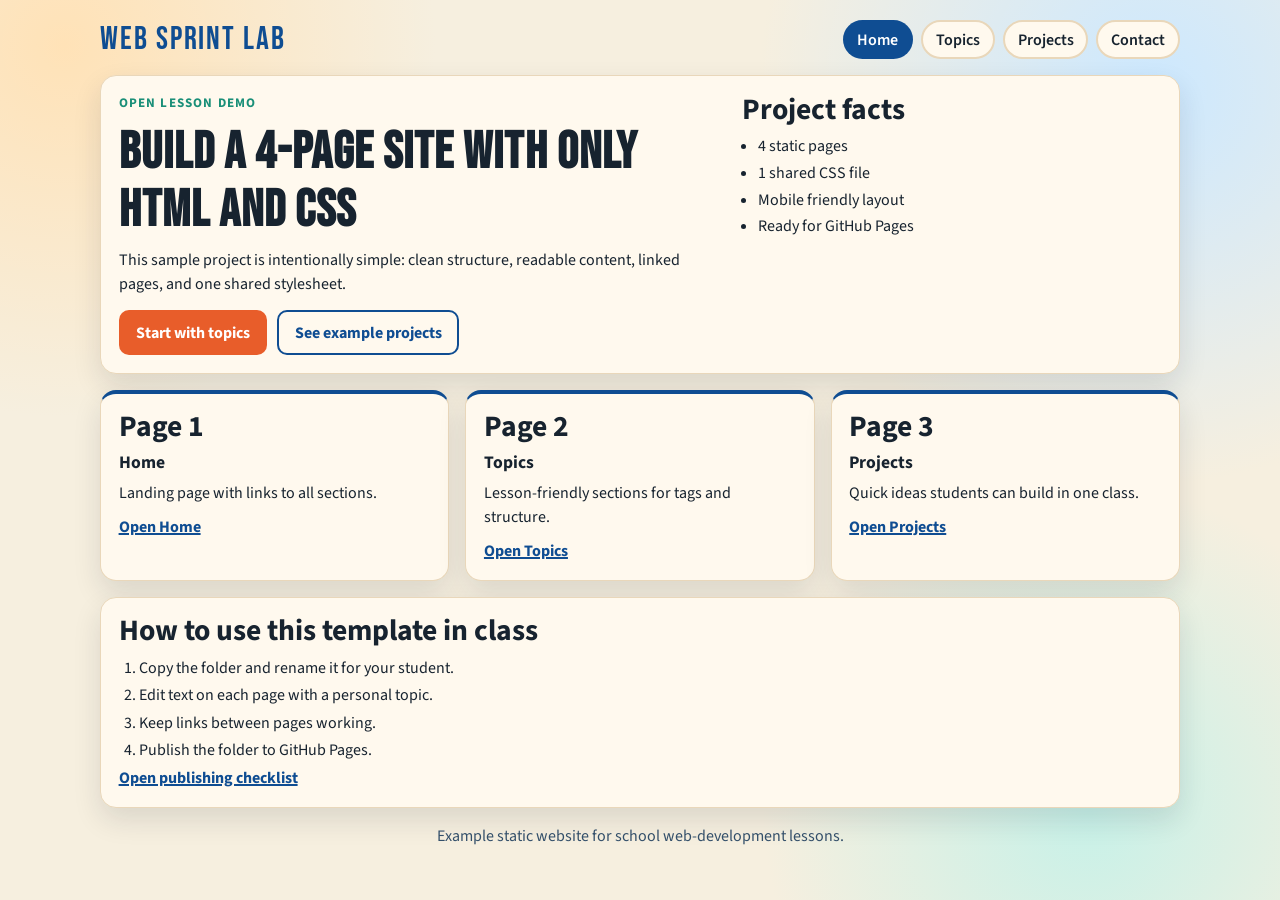
==== index.html @ 60882539 "first commit" ====
<!doctype html>
<html lang="en">
  <head>
    <meta charset="utf-8" />
    <meta name="viewport" content="width=device-width, initial-scale=1" />
    <title>Web Sprint Lab - Home</title>
    <meta
      name="description"
      content="A small multi-page HTML example project for GitHub Pages."
    />
    <link rel="preconnect" href="https://fonts.googleapis.com" />
    <link rel="preconnect" href="https://fonts.gstatic.com" crossorigin />
    <link
      href="https://fonts.googleapis.com/css2?family=Bebas+Neue&family=Source+Sans+3:wght@400;600;700&display=swap"
      rel="stylesheet"
    />
    <link rel="stylesheet" href="styles.css" />
  </head>
  <body>
    <div class="site-shell">
      <header class="topbar reveal">
        <a class="brand" href="index.html">Web Sprint Lab</a>
        <nav aria-label="Main navigation">
          <ul class="menu">
            <li><a class="active" href="index.html">Home</a></li>
            <li><a href="topics.html">Topics</a></li>
            <li><a href="projects.html">Projects</a></li>
            <li><a href="contact.html">Contact</a></li>
          </ul>
        </nav>
      </header>

      <main>
        <section class="hero panel reveal">
          <div>
            <p class="eyebrow">Open lesson demo</p>
            <h1>Build a 4-page site with only HTML and CSS</h1>
            <p>
              This sample project is intentionally simple: clean structure,
              readable content, linked pages, and one shared stylesheet.
            </p>
            <div class="cta-row">
              <a class="button" href="topics.html">Start with topics</a>
              <a class="button button-outline" href="projects.html"
                >See example projects</a
              >
            </div>
          </div>
          <aside class="stat-card" aria-label="Project facts">
            <h2>Project facts</h2>
            <ul>
              <li>4 static pages</li>
              <li>1 shared CSS file</li>
              <li>Mobile friendly layout</li>
              <li>Ready for GitHub Pages</li>
            </ul>
          </aside>
        </section>

        <section class="grid-3 reveal">
          <article class="panel card">
            <h2>Page 1</h2>
            <h3>Home</h3>
            <p>Landing page with links to all sections.</p>
            <a class="inline-link" href="index.html">Open Home</a>
          </article>
          <article class="panel card">
            <h2>Page 2</h2>
            <h3>Topics</h3>
            <p>Lesson-friendly sections for tags and structure.</p>
            <a class="inline-link" href="topics.html">Open Topics</a>
          </article>
          <article class="panel card">
            <h2>Page 3</h2>
            <h3>Projects</h3>
            <p>Quick ideas students can build in one class.</p>
            <a class="inline-link" href="projects.html">Open Projects</a>
          </article>
        </section>

        <section class="panel reveal">
          <h2>How to use this template in class</h2>
          <ol class="steps">
            <li>Copy the folder and rename it for your student.</li>
            <li>Edit text on each page with a personal topic.</li>
            <li>Keep links between pages working.</li>
            <li>Publish the folder to GitHub Pages.</li>
          </ol>
          <a class="inline-link" href="contact.html"
            >Open publishing checklist</a
          >
        </section>
      </main>

      <footer class="footer reveal">
        <p>Example static website for school web-development lessons.</p>
      </footer>
    </div>
  </body>
</html>
---- styles.css ----
:root {
  --bg: #f6efdf;
  --ink: #17232f;
  --primary: #0f4d92;
  --accent: #e85d2a;
  --mint: #1a8f78;
  --paper: #fff9ee;
  --edge: #e9d7ba;
  --shadow: 0 12px 28px rgba(23, 35, 47, 0.12);
}

* {
  box-sizing: border-box;
}

html,
body {
  margin: 0;
  padding: 0;
}

body {
  font-family: "Source Sans 3", "Trebuchet MS", sans-serif;
  color: var(--ink);
  background:
    radial-gradient(circle at 5% 5%, #ffe2b7 0, transparent 25%),
    radial-gradient(circle at 90% 10%, #cce8ff 0, transparent 28%),
    radial-gradient(circle at 85% 90%, #c7f1e8 0, transparent 24%),
    var(--bg);
  min-height: 100vh;
}

.site-shell {
  width: min(1080px, 92vw);
  margin: 0 auto;
  padding: 1.25rem 0 2rem;
}

.topbar {
  display: flex;
  align-items: center;
  justify-content: space-between;
  gap: 1rem;
  margin-bottom: 1rem;
  flex-wrap: wrap;
}

.brand {
  font-family: "Bebas Neue", "Franklin Gothic Medium", sans-serif;
  font-size: 2rem;
  letter-spacing: 0.06em;
  text-decoration: none;
  color: var(--primary);
}

.menu {
  display: flex;
  gap: 0.5rem;
  padding: 0;
  margin: 0;
  list-style: none;
  flex-wrap: wrap;
}

.menu a {
  display: inline-block;
  text-decoration: none;
  color: var(--ink);
  border: 2px solid var(--edge);
  background: var(--paper);
  padding: 0.4rem 0.8rem;
  border-radius: 999px;
  font-weight: 600;
  transition: transform 160ms ease, background-color 160ms ease;
}

.menu a:hover,
.menu a:focus-visible {
  transform: translateY(-2px);
  background: #fff;
}

.menu .active {
  background: var(--primary);
  color: #fff;
  border-color: transparent;
}

main {
  display: grid;
  gap: 1rem;
}

.panel {
  background: var(--paper);
  border: 1px solid var(--edge);
  border-radius: 16px;
  padding: 1.1rem;
  box-shadow: var(--shadow);
}

.hero {
  display: grid;
  grid-template-columns: 1.45fr 1fr;
  gap: 1rem;
}

h1,
h2,
h3 {
  margin: 0 0 0.55rem;
  line-height: 1.1;
}

h1 {
  font-family: "Bebas Neue", "Franklin Gothic Medium", sans-serif;
  letter-spacing: 0.02em;
  font-size: clamp(2rem, 5vw, 3.25rem);
}

h2 {
  font-size: clamp(1.35rem, 2.8vw, 1.85rem);
}

h3 {
  font-size: 1.1rem;
}

p {
  margin: 0 0 0.7rem;
  line-height: 1.5;
}

.eyebrow {
  text-transform: uppercase;
  letter-spacing: 0.09em;
  color: var(--mint);
  font-weight: 700;
  font-size: 0.82rem;
}

.cta-row {
  display: flex;
  gap: 0.65rem;
  flex-wrap: wrap;
  margin-top: 0.9rem;
}

.button {
  text-decoration: none;
  display: inline-block;
  font-weight: 700;
  border-radius: 10px;
  padding: 0.6rem 0.95rem;
  background: var(--accent);
  color: #fff;
  border: 2px solid transparent;
  transition: transform 180ms ease, filter 180ms ease;
}

.button:hover,
.button:focus-visible {
  transform: translateY(-2px);
  filter: brightness(1.06);
}

.button-outline {
  background: transparent;
  color: var(--primary);
  border-color: var(--primary);
}

.stat-card ul {
  margin: 0;
  padding-left: 1rem;
}

.stat-card li {
  margin: 0.3rem 0;
}

.grid-3 {
  display: grid;
  grid-template-columns: repeat(3, minmax(0, 1fr));
  gap: 1rem;
}

.grid-2 {
  display: grid;
  grid-template-columns: repeat(2, minmax(0, 1fr));
  gap: 1rem;
}

.card {
  border-top: 4px solid var(--primary);
}

.inline-link {
  color: var(--primary);
  font-weight: 700;
  text-decoration-thickness: 2px;
}

.steps,
.list-check {
  margin: 0;
  padding-left: 1.25rem;
}

.steps li,
.list-check li {
  margin: 0.35rem 0;
}

.timeline {
  display: grid;
  gap: 0.55rem;
}

.timeline p {
  margin: 0;
  padding: 0.65rem 0.75rem;
  border-radius: 12px;
  background: #fff;
  border: 1px solid var(--edge);
}

.timeline span {
  display: inline-block;
  min-width: 5rem;
  font-weight: 700;
  color: var(--accent);
}

.project-grid {
  display: grid;
  grid-template-columns: repeat(2, minmax(0, 1fr));
  gap: 1rem;
}

.project-card {
  border-left: 4px solid var(--mint);
}

.tag {
  margin-top: 0.7rem;
  display: inline-block;
  border-radius: 999px;
  padding: 0.28rem 0.7rem;
  background: #edf9f6;
  border: 1px solid #b8e5da;
  font-size: 0.9rem;
}

.contact-form {
  display: grid;
  gap: 0.45rem;
}

label {
  font-weight: 700;
}

input,
textarea,
button {
  font: inherit;
}

input,
textarea {
  border: 1px solid #cfba99;
  background: #fff;
  border-radius: 10px;
  padding: 0.55rem 0.65rem;
}

textarea {
  resize: vertical;
}

button {
  margin-top: 0.25rem;
  border: 0;
  border-radius: 10px;
  padding: 0.6rem 0.9rem;
  background: var(--primary);
  color: #fff;
  font-weight: 700;
  cursor: pointer;
  width: fit-content;
}

.note {
  border-left: 4px solid var(--accent);
  padding-left: 0.7rem;
}

.footer {
  margin-top: 1rem;
  text-align: center;
  color: #334f6a;
}

.reveal {
  animation: rise 460ms ease both;
}

@keyframes rise {
  from {
    opacity: 0;
    transform: translateY(14px);
  }
  to {
    opacity: 1;
    transform: translateY(0);
  }
}

@media (max-width: 860px) {
  .hero,
  .grid-2,
  .grid-3,
  .project-grid {
    grid-template-columns: 1fr;
  }

  .brand {
    font-size: 1.75rem;
  }
}
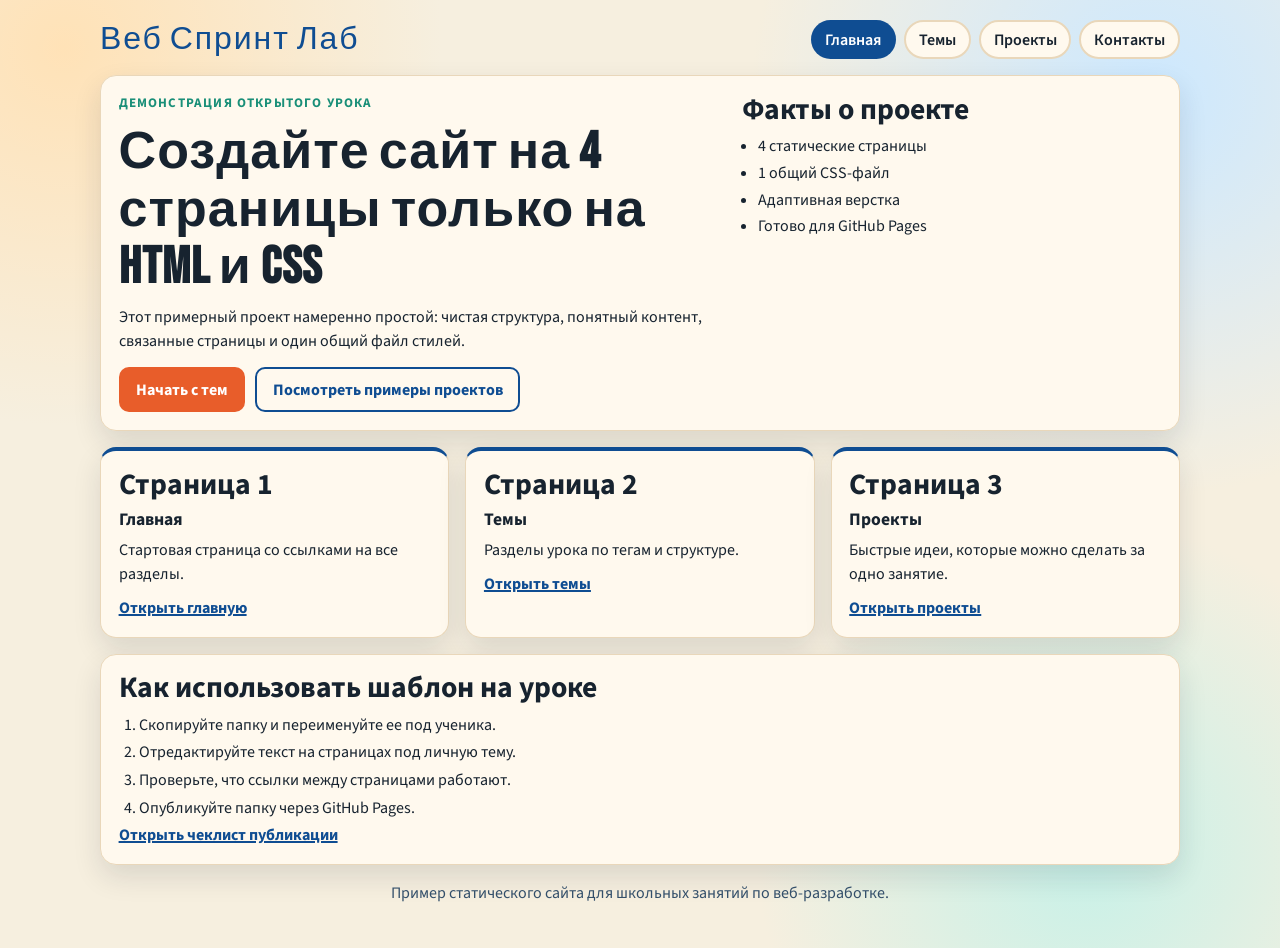
==== commit b86e24a0: "translate site content to Russian for localization" ====
--- a/index.html
+++ b/index.html
@@ -1,12 +1,12 @@
 <!doctype html>
-<html lang="en">
+<html lang="ru">
   <head>
     <meta charset="utf-8" />
     <meta name="viewport" content="width=device-width, initial-scale=1" />
-    <title>Web Sprint Lab - Home</title>
+    <title>Веб Спринт Лаб - Главная</title>
     <meta
       name="description"
-      content="A small multi-page HTML example project for GitHub Pages."
+      content="Небольшой многостраничный HTML-проект для GitHub Pages."
     />
     <link rel="preconnect" href="https://fonts.googleapis.com" />
     <link rel="preconnect" href="https://fonts.gstatic.com" crossorigin />
@@ -19,13 +19,13 @@
   <body>
     <div class="site-shell">
       <header class="topbar reveal">
-        <a class="brand" href="index.html">Web Sprint Lab</a>
-        <nav aria-label="Main navigation">
+        <a class="brand" href="index.html">Веб Спринт Лаб</a>
+        <nav aria-label="Главная навигация">
           <ul class="menu">
-            <li><a class="active" href="index.html">Home</a></li>
-            <li><a href="topics.html">Topics</a></li>
-            <li><a href="projects.html">Projects</a></li>
-            <li><a href="contact.html">Contact</a></li>
+            <li><a class="active" href="index.html">Главная</a></li>
+            <li><a href="topics.html">Темы</a></li>
+            <li><a href="projects.html">Проекты</a></li>
+            <li><a href="contact.html">Контакты</a></li>
           </ul>
         </nav>
       </header>
@@ -33,67 +33,67 @@
       <main>
         <section class="hero panel reveal">
           <div>
-            <p class="eyebrow">Open lesson demo</p>
-            <h1>Build a 4-page site with only HTML and CSS</h1>
+            <p class="eyebrow">Демонстрация открытого урока</p>
+            <h1>Создайте сайт на 4 страницы только на HTML и CSS</h1>
             <p>
-              This sample project is intentionally simple: clean structure,
-              readable content, linked pages, and one shared stylesheet.
+              Этот примерный проект намеренно простой: чистая структура,
+              понятный контент, связанные страницы и один общий файл стилей.
             </p>
             <div class="cta-row">
-              <a class="button" href="topics.html">Start with topics</a>
+              <a class="button" href="topics.html">Начать с тем</a>
               <a class="button button-outline" href="projects.html"
-                >See example projects</a
+                >Посмотреть примеры проектов</a
               >
             </div>
           </div>
-          <aside class="stat-card" aria-label="Project facts">
-            <h2>Project facts</h2>
+          <aside class="stat-card" aria-label="Факты о проекте">
+            <h2>Факты о проекте</h2>
             <ul>
-              <li>4 static pages</li>
-              <li>1 shared CSS file</li>
-              <li>Mobile friendly layout</li>
-              <li>Ready for GitHub Pages</li>
+              <li>4 статические страницы</li>
+              <li>1 общий CSS-файл</li>
+              <li>Адаптивная верстка</li>
+              <li>Готово для GitHub Pages</li>
             </ul>
           </aside>
         </section>
 
         <section class="grid-3 reveal">
           <article class="panel card">
-            <h2>Page 1</h2>
-            <h3>Home</h3>
-            <p>Landing page with links to all sections.</p>
-            <a class="inline-link" href="index.html">Open Home</a>
+            <h2>Страница 1</h2>
+            <h3>Главная</h3>
+            <p>Стартовая страница со ссылками на все разделы.</p>
+            <a class="inline-link" href="index.html">Открыть главную</a>
           </article>
           <article class="panel card">
-            <h2>Page 2</h2>
-            <h3>Topics</h3>
-            <p>Lesson-friendly sections for tags and structure.</p>
-            <a class="inline-link" href="topics.html">Open Topics</a>
+            <h2>Страница 2</h2>
+            <h3>Темы</h3>
+            <p>Разделы урока по тегам и структуре.</p>
+            <a class="inline-link" href="topics.html">Открыть темы</a>
           </article>
           <article class="panel card">
-            <h2>Page 3</h2>
-            <h3>Projects</h3>
-            <p>Quick ideas students can build in one class.</p>
-            <a class="inline-link" href="projects.html">Open Projects</a>
+            <h2>Страница 3</h2>
+            <h3>Проекты</h3>
+            <p>Быстрые идеи, которые можно сделать за одно занятие.</p>
+            <a class="inline-link" href="projects.html">Открыть проекты</a>
           </article>
         </section>
 
         <section class="panel reveal">
-          <h2>How to use this template in class</h2>
+          <h2>Как использовать шаблон на уроке</h2>
           <ol class="steps">
-            <li>Copy the folder and rename it for your student.</li>
-            <li>Edit text on each page with a personal topic.</li>
-            <li>Keep links between pages working.</li>
-            <li>Publish the folder to GitHub Pages.</li>
+            <li>Скопируйте папку и переименуйте ее под ученика.</li>
+            <li>Отредактируйте текст на страницах под личную тему.</li>
+            <li>Проверьте, что ссылки между страницами работают.</li>
+            <li>Опубликуйте папку через GitHub Pages.</li>
           </ol>
           <a class="inline-link" href="contact.html"
-            >Open publishing checklist</a
+            >Открыть чеклист публикации</a
           >
         </section>
       </main>
 
       <footer class="footer reveal">
-        <p>Example static website for school web-development lessons.</p>
+        <p>Пример статического сайта для школьных занятий по веб-разработке.</p>
       </footer>
     </div>
   </body>
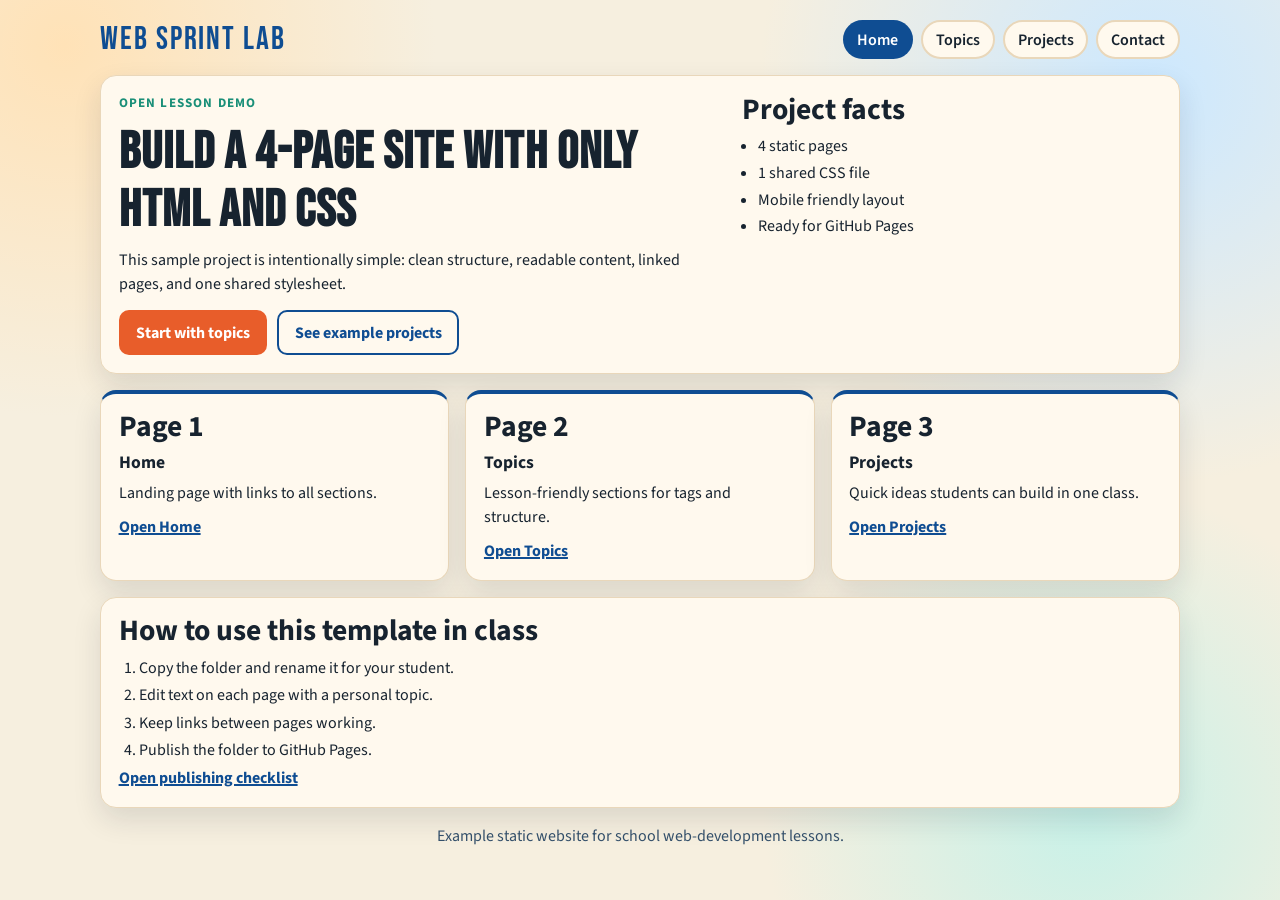
==== commit 99caa171: "translate site content to English for consistency" ====
--- a/index.html
+++ b/index.html
@@ -1,12 +1,12 @@
 <!doctype html>
-<html lang="ru">
+<html lang="en">
   <head>
     <meta charset="utf-8" />
     <meta name="viewport" content="width=device-width, initial-scale=1" />
-    <title>Веб Спринт Лаб - Главная</title>
+    <title>Web Sprint Lab - Home</title>
     <meta
       name="description"
-      content="Небольшой многостраничный HTML-проект для GitHub Pages."
+      content="A small multi-page HTML example project for GitHub Pages."
     />
     <link rel="preconnect" href="https://fonts.googleapis.com" />
     <link rel="preconnect" href="https://fonts.gstatic.com" crossorigin />
@@ -19,13 +19,13 @@
   <body>
     <div class="site-shell">
       <header class="topbar reveal">
-        <a class="brand" href="index.html">Веб Спринт Лаб</a>
-        <nav aria-label="Главная навигация">
+        <a class="brand" href="index.html">Web Sprint Lab</a>
+        <nav aria-label="Main navigation">
           <ul class="menu">
-            <li><a class="active" href="index.html">Главная</a></li>
-            <li><a href="topics.html">Темы</a></li>
-            <li><a href="projects.html">Проекты</a></li>
-            <li><a href="contact.html">Контакты</a></li>
+            <li><a class="active" href="index.html">Home</a></li>
+            <li><a href="topics.html">Topics</a></li>
+            <li><a href="projects.html">Projects</a></li>
+            <li><a href="contact.html">Contact</a></li>
           </ul>
         </nav>
       </header>
@@ -33,67 +33,67 @@
       <main>
         <section class="hero panel reveal">
           <div>
-            <p class="eyebrow">Демонстрация открытого урока</p>
-            <h1>Создайте сайт на 4 страницы только на HTML и CSS</h1>
+            <p class="eyebrow">Open lesson demo</p>
+            <h1>Build a 4-page site with only HTML and CSS</h1>
             <p>
-              Этот примерный проект намеренно простой: чистая структура,
-              понятный контент, связанные страницы и один общий файл стилей.
+              This sample project is intentionally simple: clean structure,
+              readable content, linked pages, and one shared stylesheet.
             </p>
             <div class="cta-row">
-              <a class="button" href="topics.html">Начать с тем</a>
+              <a class="button" href="topics.html">Start with topics</a>
               <a class="button button-outline" href="projects.html"
-                >Посмотреть примеры проектов</a
+                >See example projects</a
               >
             </div>
           </div>
-          <aside class="stat-card" aria-label="Факты о проекте">
-            <h2>Факты о проекте</h2>
+          <aside class="stat-card" aria-label="Project facts">
+            <h2>Project facts</h2>
             <ul>
-              <li>4 статические страницы</li>
-              <li>1 общий CSS-файл</li>
-              <li>Адаптивная верстка</li>
-              <li>Готово для GitHub Pages</li>
+              <li>4 static pages</li>
+              <li>1 shared CSS file</li>
+              <li>Mobile friendly layout</li>
+              <li>Ready for GitHub Pages</li>
             </ul>
           </aside>
         </section>
 
         <section class="grid-3 reveal">
           <article class="panel card">
-            <h2>Страница 1</h2>
-            <h3>Главная</h3>
-            <p>Стартовая страница со ссылками на все разделы.</p>
-            <a class="inline-link" href="index.html">Открыть главную</a>
+            <h2>Page 1</h2>
+            <h3>Home</h3>
+            <p>Landing page with links to all sections.</p>
+            <a class="inline-link" href="index.html">Open Home</a>
           </article>
           <article class="panel card">
-            <h2>Страница 2</h2>
-            <h3>Темы</h3>
-            <p>Разделы урока по тегам и структуре.</p>
-            <a class="inline-link" href="topics.html">Открыть темы</a>
+            <h2>Page 2</h2>
+            <h3>Topics</h3>
+            <p>Lesson-friendly sections for tags and structure.</p>
+            <a class="inline-link" href="topics.html">Open Topics</a>
           </article>
           <article class="panel card">
-            <h2>Страница 3</h2>
-            <h3>Проекты</h3>
-            <p>Быстрые идеи, которые можно сделать за одно занятие.</p>
-            <a class="inline-link" href="projects.html">Открыть проекты</a>
+            <h2>Page 3</h2>
+            <h3>Projects</h3>
+            <p>Quick ideas students can build in one class.</p>
+            <a class="inline-link" href="projects.html">Open Projects</a>
           </article>
         </section>
 
         <section class="panel reveal">
-          <h2>Как использовать шаблон на уроке</h2>
+          <h2>How to use this template in class</h2>
           <ol class="steps">
-            <li>Скопируйте папку и переименуйте ее под ученика.</li>
-            <li>Отредактируйте текст на страницах под личную тему.</li>
-            <li>Проверьте, что ссылки между страницами работают.</li>
-            <li>Опубликуйте папку через GitHub Pages.</li>
+            <li>Copy the folder and rename it for your student.</li>
+            <li>Edit text on each page with a personal topic.</li>
+            <li>Keep links between pages working.</li>
+            <li>Publish the folder to GitHub Pages.</li>
           </ol>
           <a class="inline-link" href="contact.html"
-            >Открыть чеклист публикации</a
+            >Open publishing checklist</a
           >
         </section>
       </main>
 
       <footer class="footer reveal">
-        <p>Пример статического сайта для школьных занятий по веб-разработке.</p>
+        <p>Example static website for school web-development lessons.</p>
       </footer>
     </div>
   </body>
